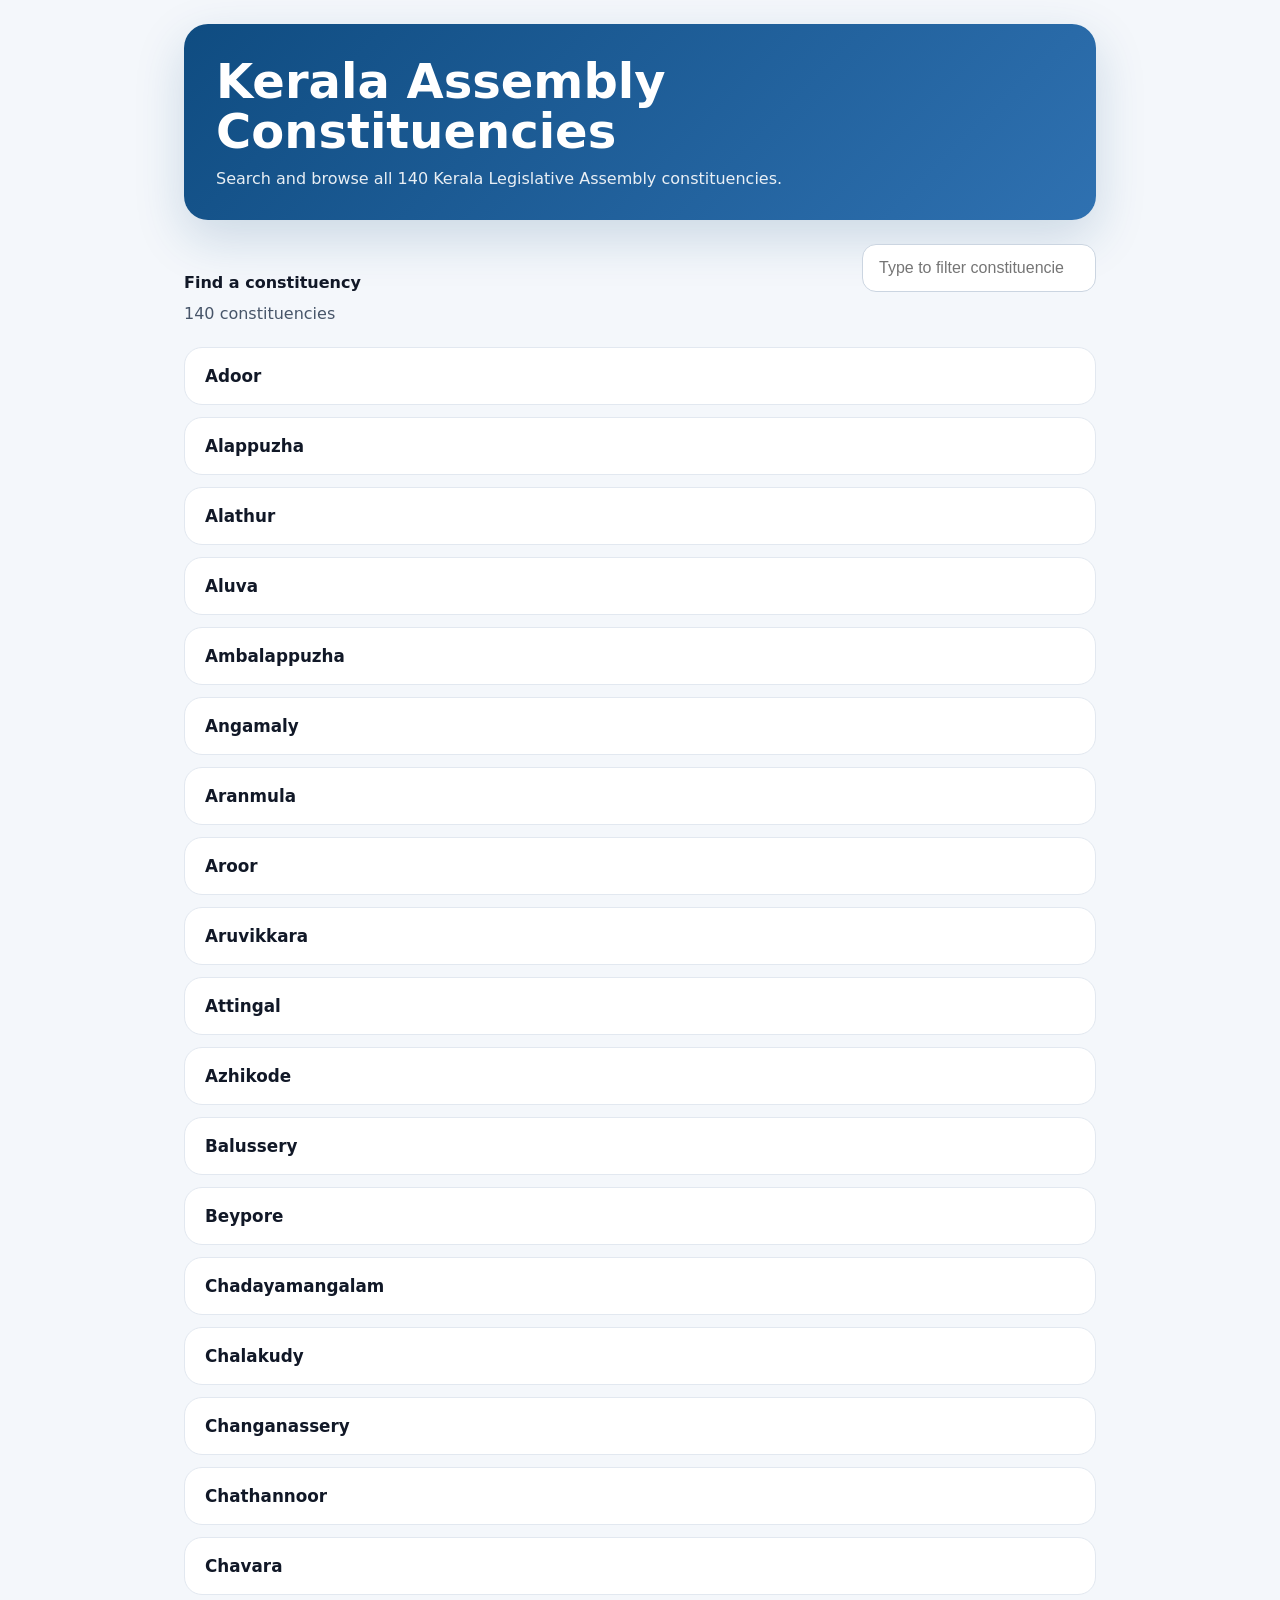
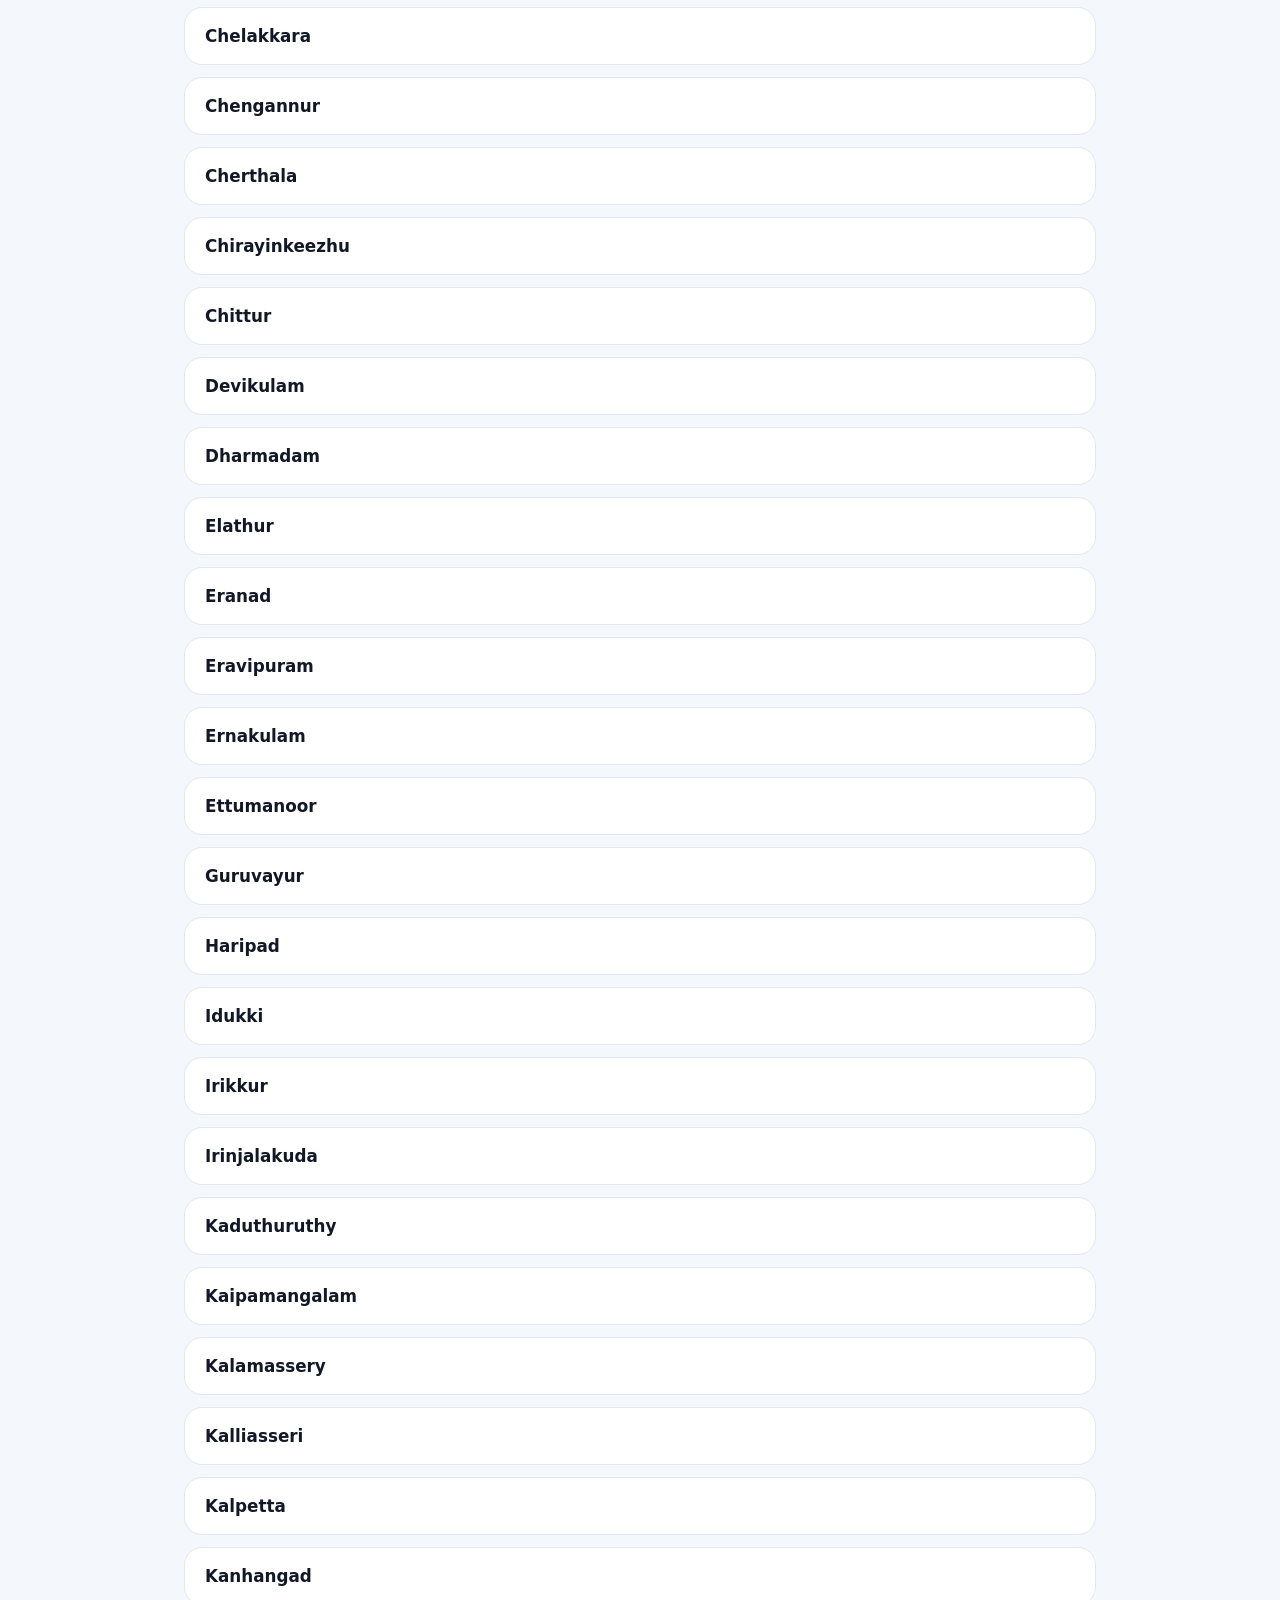
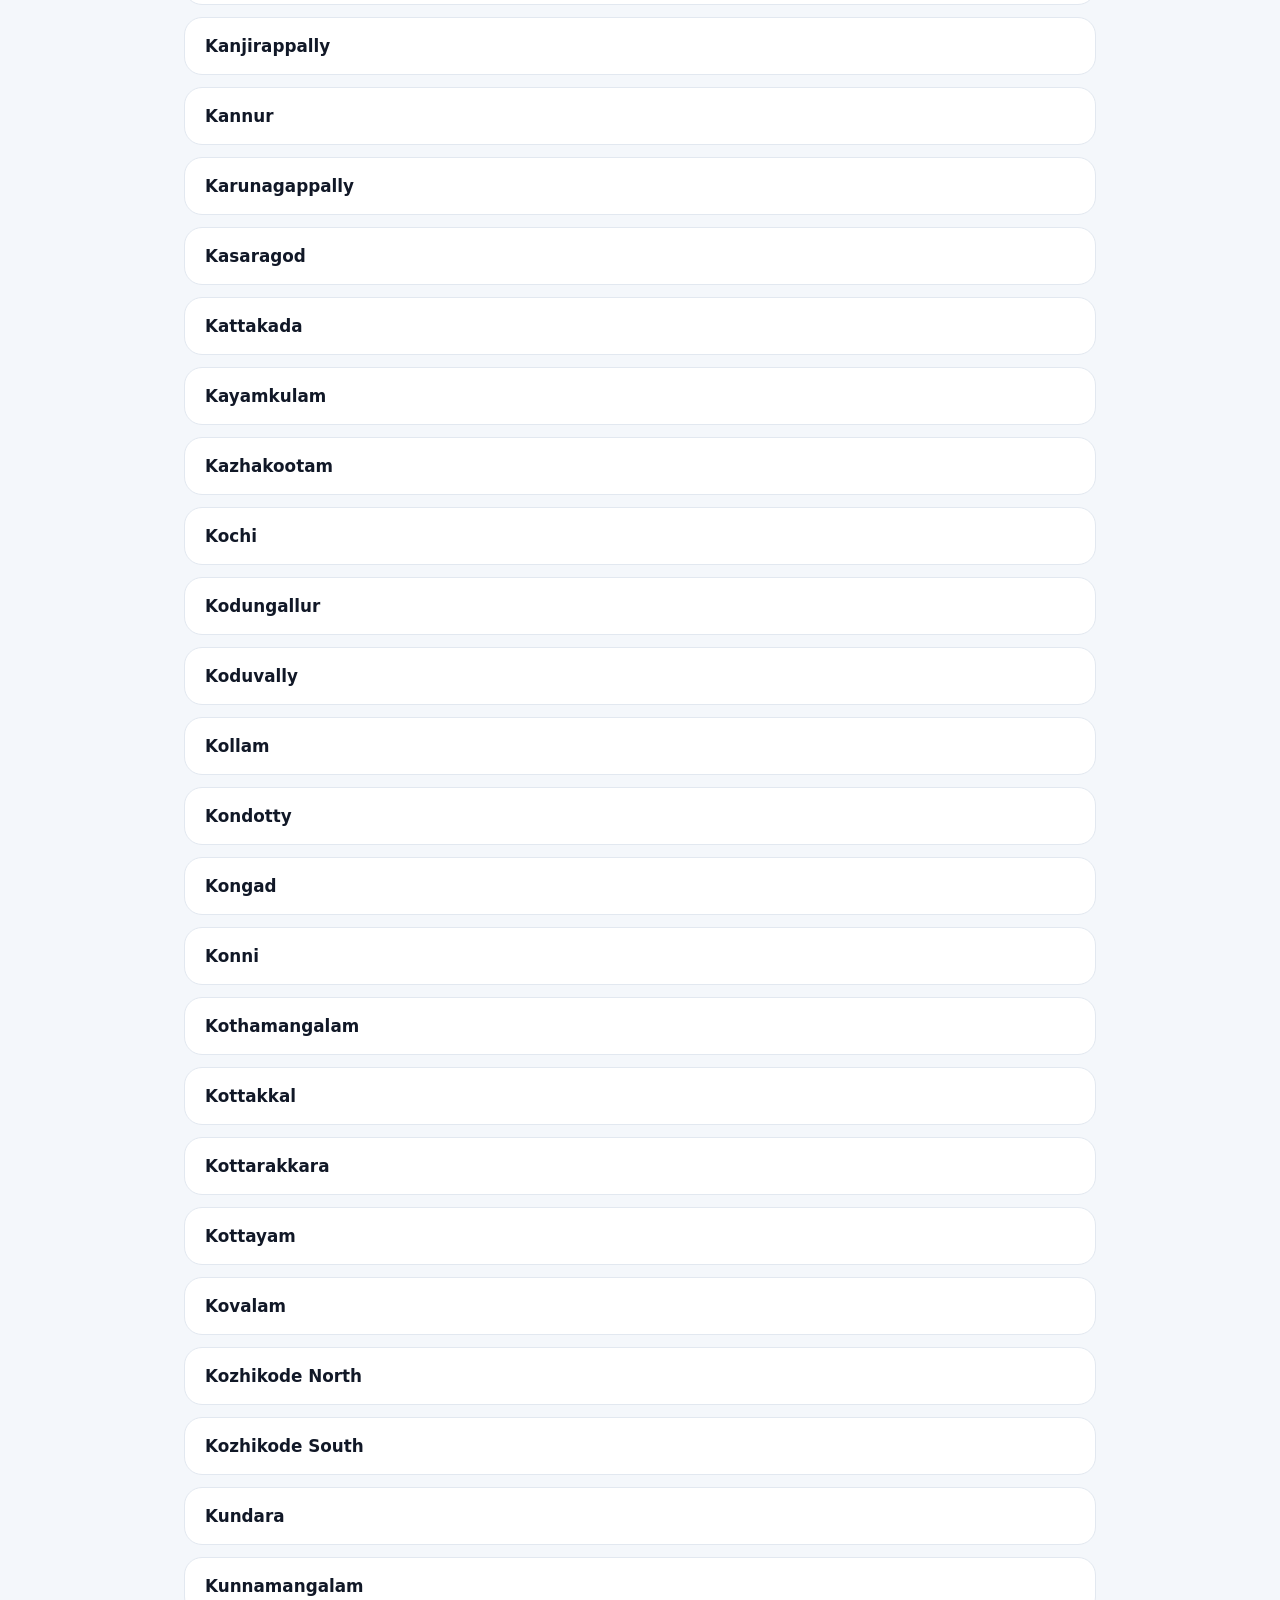
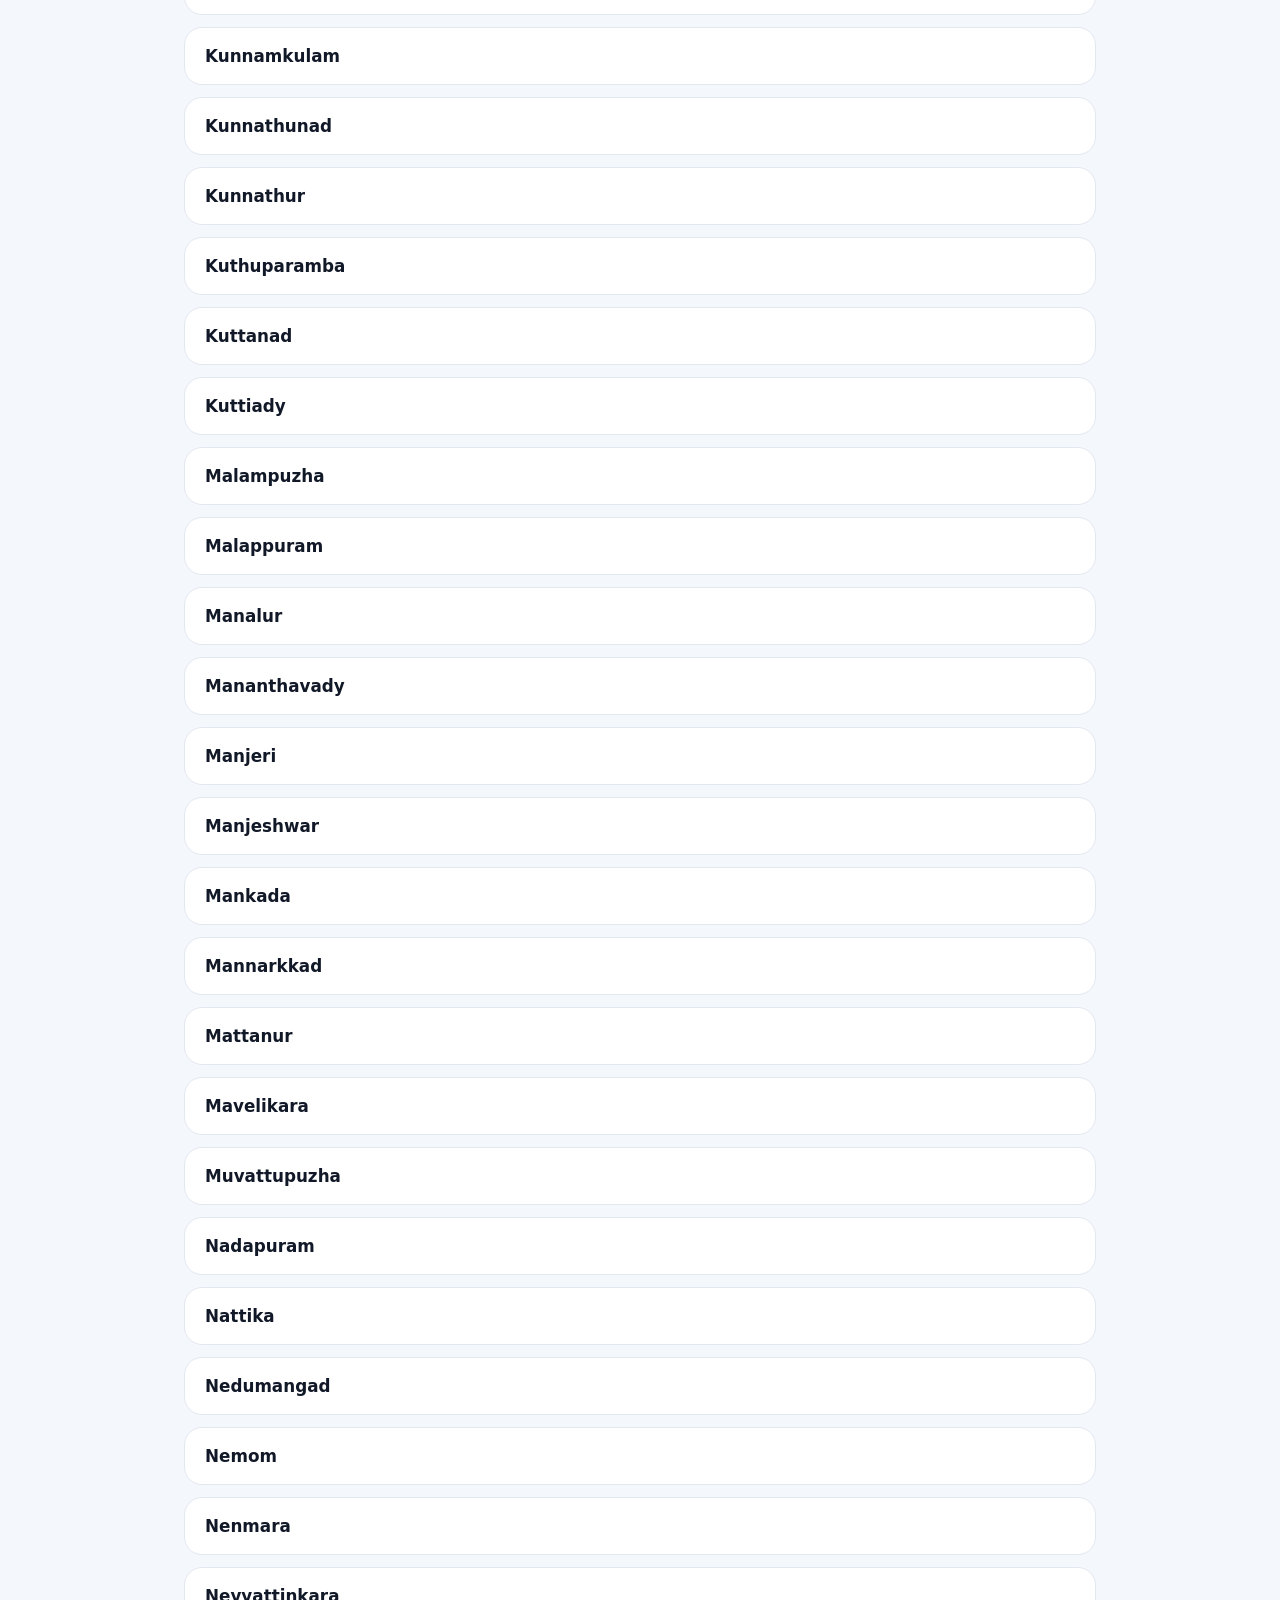
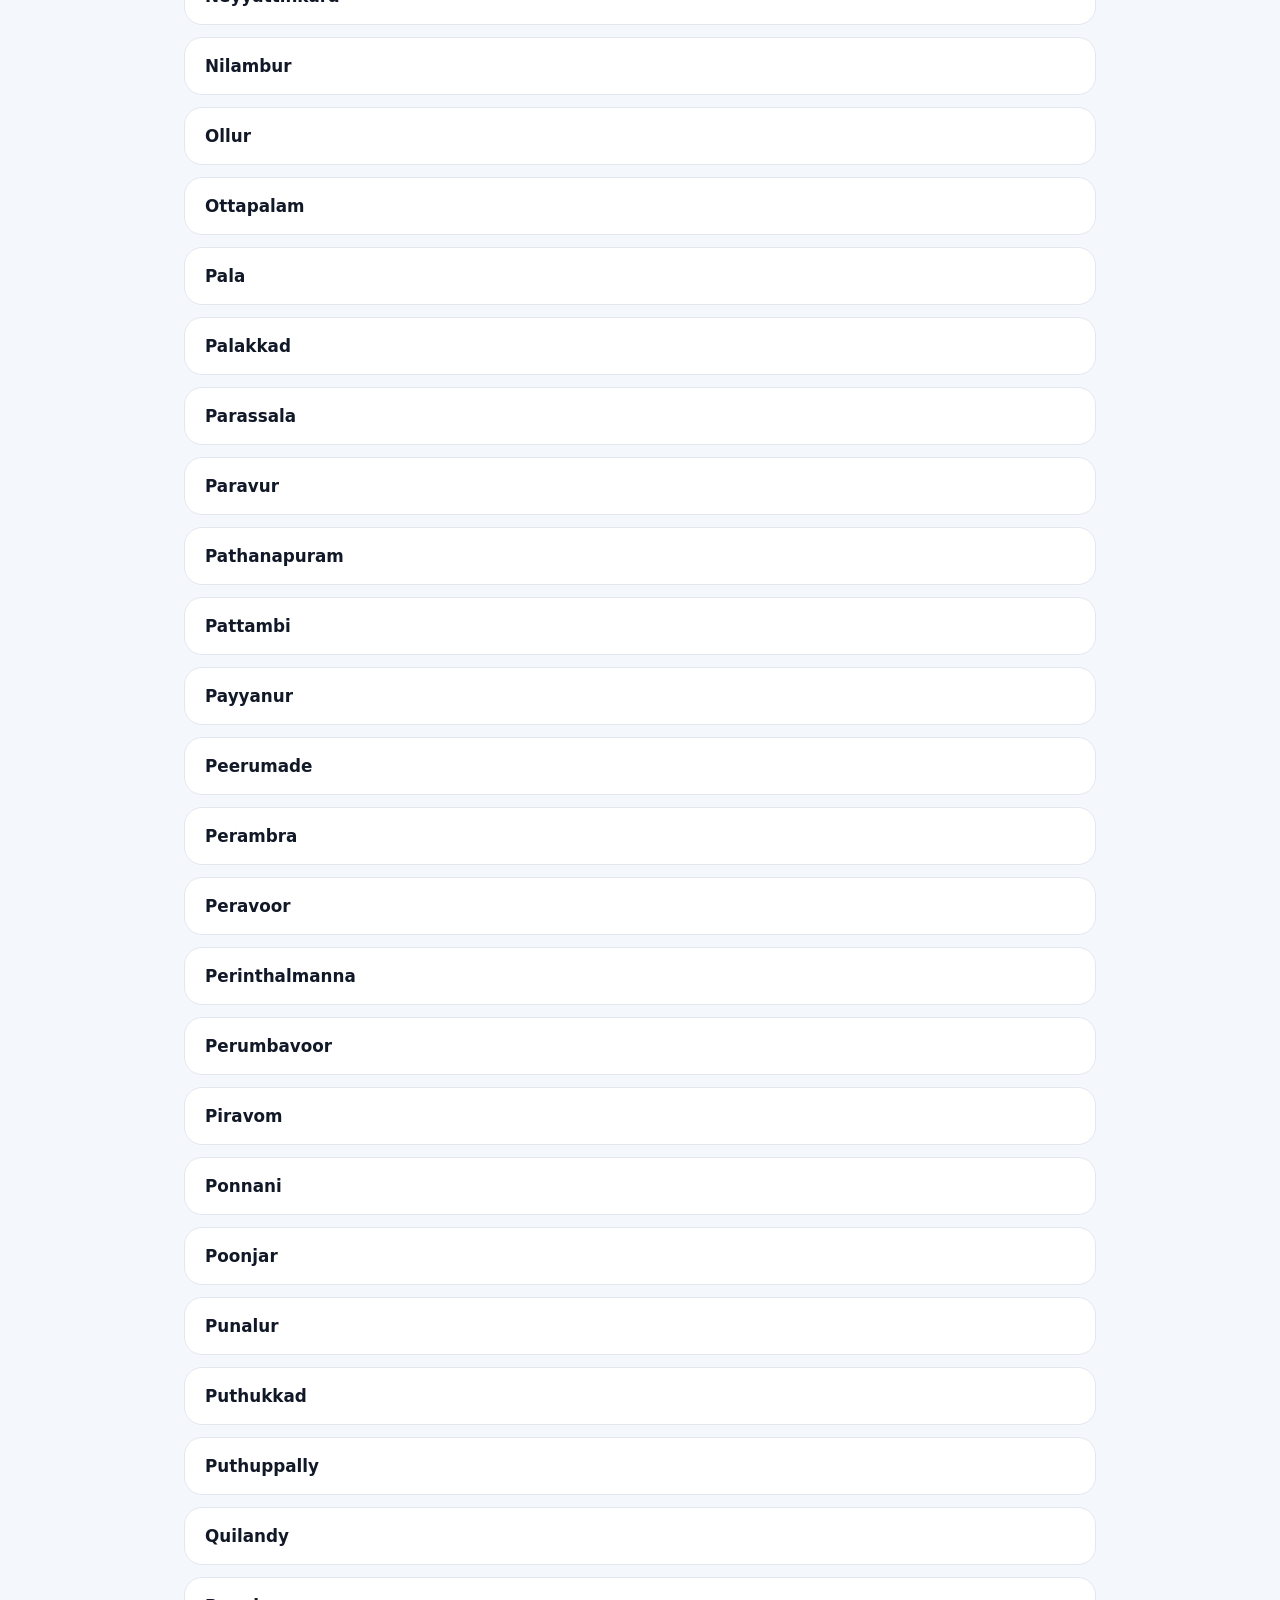
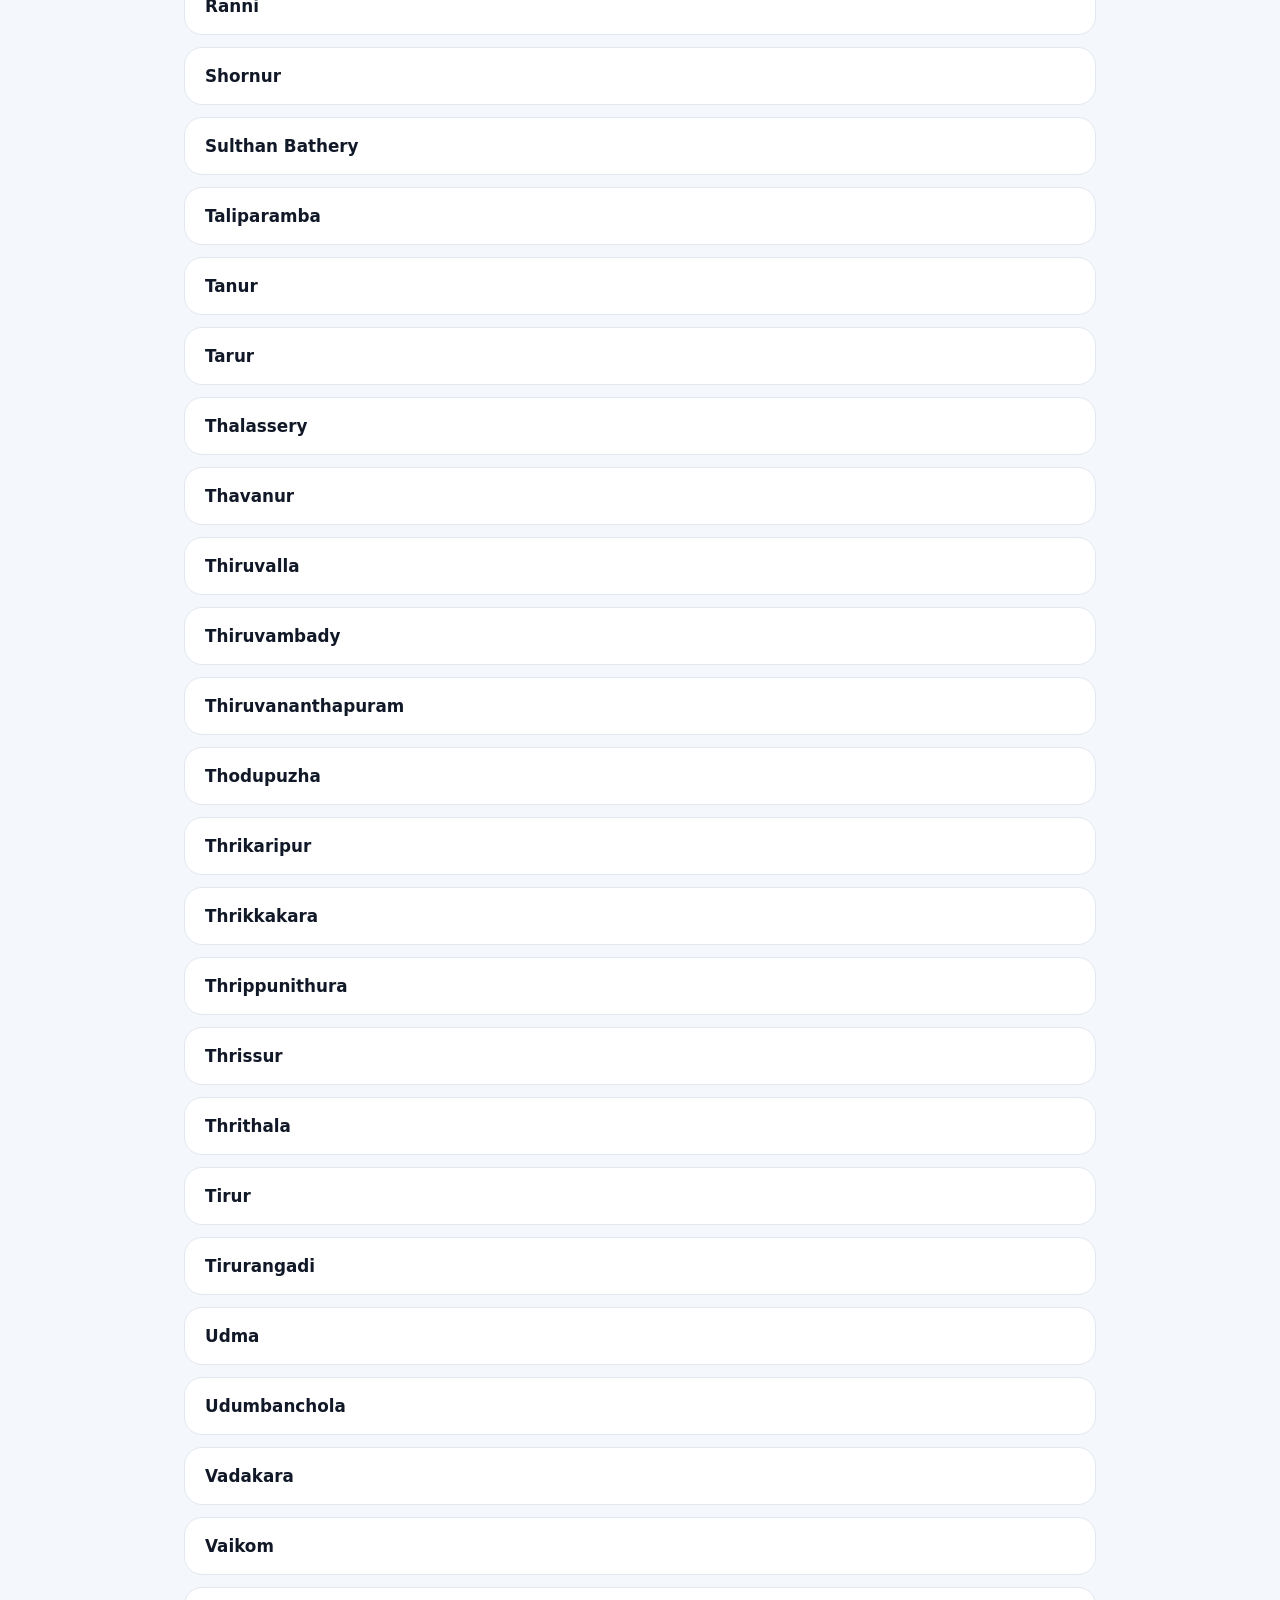
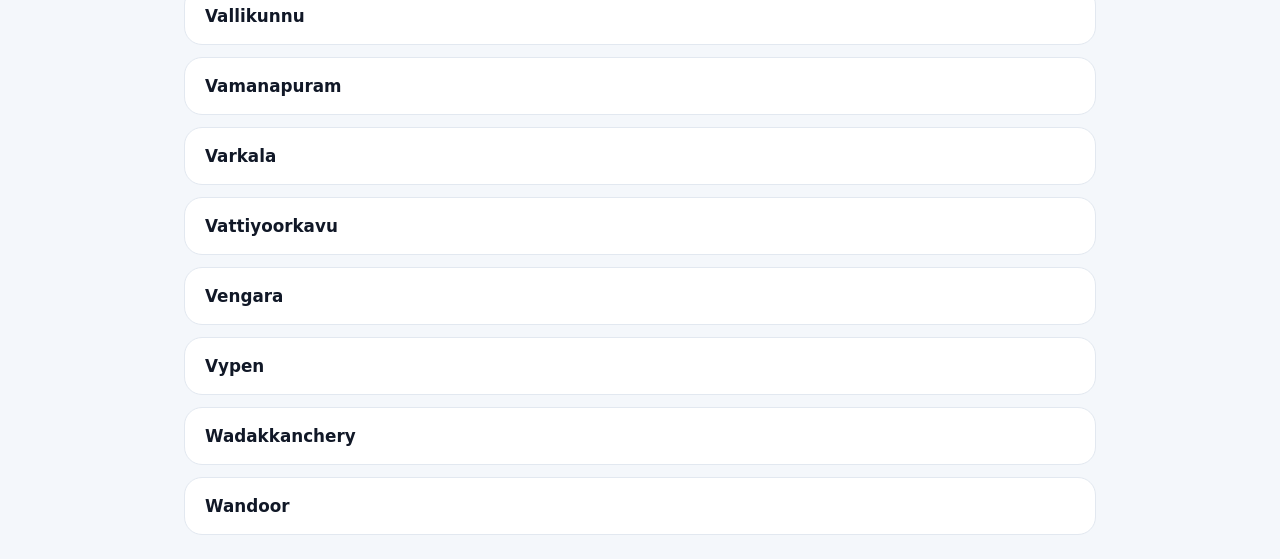
==== index.html @ 04574d97 "Add Kerala assembly constituencies project" ====
<!DOCTYPE html>
<html lang="en">
<head>
  <meta charset="UTF-8" />
  <meta name="viewport" content="width=device-width, initial-scale=1.0" />
  <title>Kerala Assembly Constituencies</title>
  <link rel="stylesheet" href="style.css" />
</head>
<body>
  <main class="app-shell">
    <header class="hero">
      <div>
        <h1>Kerala Assembly Constituencies</h1>
        <p>Search and browse all 140 Kerala Legislative Assembly constituencies.</p>
      </div>
    </header>

    <section class="controls">
      <label for="search">Find a constituency</label>
      <input id="search" type="search" placeholder="Type to filter constituencies..." autocomplete="off" />
      <div class="status">
        <span id="match-count">140 constituencies</span>
      </div>
    </section>

    <section class="list-section">
      <ul id="constituency-list" class="constituency-list" aria-live="polite"></ul>
    </section>
  </main>

  <script src="app.js"></script>
</body>
</html>
---- style.css ----
:root {
  color-scheme: light;
  font-family: Inter, ui-sans-serif, system-ui, -apple-system, BlinkMacSystemFont, "Segoe UI", sans-serif;
  background: #f4f7fb;
  color: #111827;
}

* {
  box-sizing: border-box;
}

body {
  margin: 0;
  min-height: 100vh;
}

.app-shell {
  max-width: 960px;
  margin: 0 auto;
  padding: 24px;
}

.hero {
  background: linear-gradient(135deg, #0f4c81 0%, #2f71b1 100%);
  border-radius: 24px;
  color: white;
  padding: 32px;
  margin-bottom: 24px;
  box-shadow: 0 18px 50px rgba(15, 76, 129, 0.18);
}

.hero h1 {
  margin: 0 0 12px;
  font-size: clamp(2rem, 4vw, 3rem);
  line-height: 1.05;
}

.hero p {
  margin: 0;
  max-width: 680px;
  color: rgba(255, 255, 255, 0.9);
}

.controls {
  display: grid;
  gap: 12px;
  margin-bottom: 24px;
}

.controls label {
  font-weight: 700;
}

#search {
  width: 100%;
  padding: 14px 16px;
  font-size: 1rem;
  border: 1px solid #cbd5e1;
  border-radius: 14px;
  background: white;
  transition: border-color 0.2s ease;
}

#search:focus {
  outline: none;
  border-color: #3b82f6;
  box-shadow: 0 0 0 4px rgba(59, 130, 246, 0.12);
}

.status {
  color: #475569;
  font-weight: 500;
}

.constituency-list {
  list-style: none;
  margin: 0;
  padding: 0;
  display: grid;
  gap: 12px;
}

.constituency-item {
  background: white;
  border-radius: 18px;
  padding: 18px 20px;
  border: 1px solid #e2e8f0;
  transition: transform 0.2s ease, box-shadow 0.2s ease;
}

.constituency-item:hover {
  transform: translateY(-1px);
  box-shadow: 0 16px 34px rgba(15, 23, 42, 0.08);
}

.constituency-item strong {
  display: block;
  font-size: 1.05rem;
}

.no-results {
  padding: 20px;
  border-radius: 18px;
  background: #f8fafc;
  border: 1px dashed #cbd5e1;
  text-align: center;
  color: #64748b;
}

@media (min-width: 768px) {
  .controls {
    grid-template-columns: 1fr auto;
    align-items: end;
  }
}
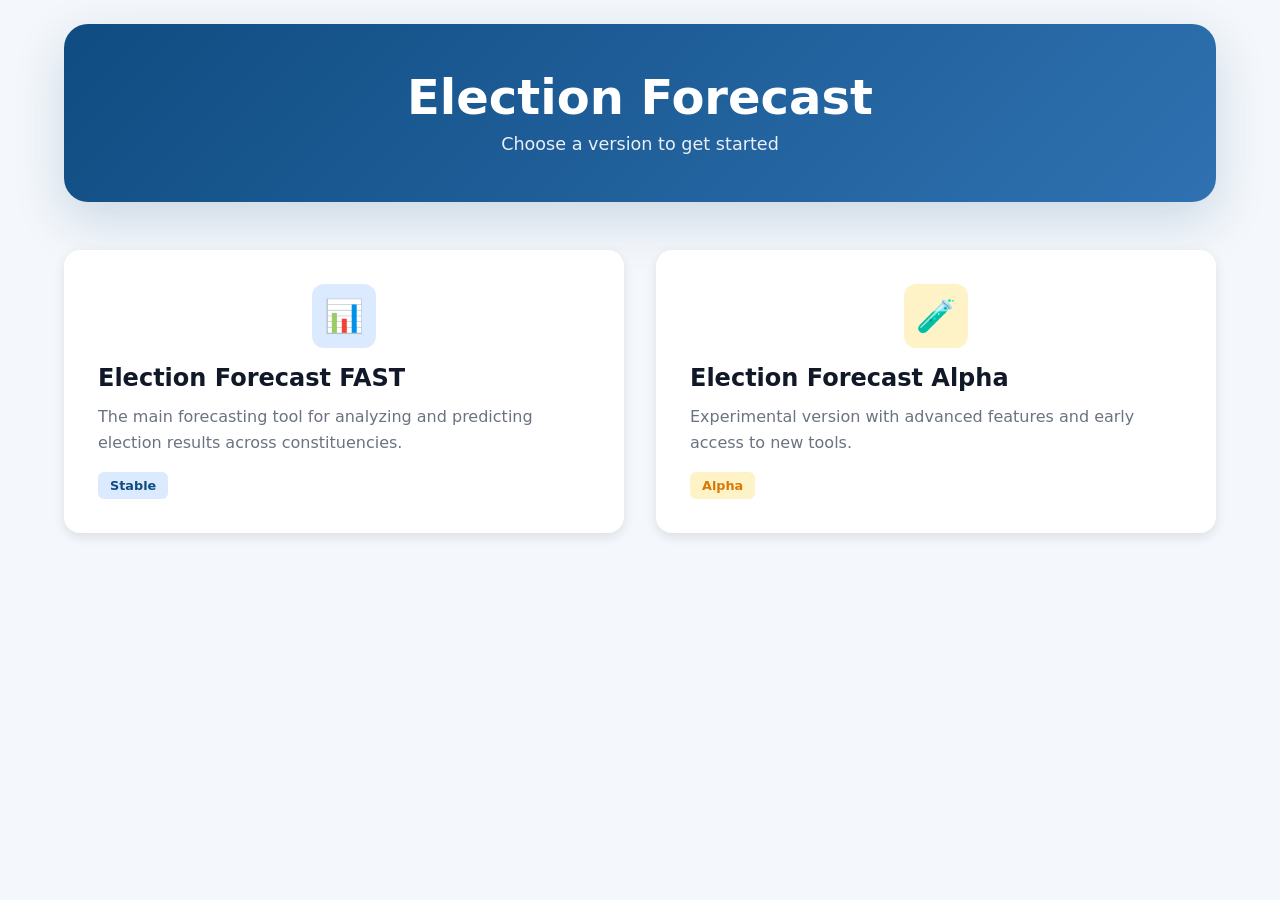
==== commit c1d0ef7a: "Add Kerala assembly constituencies project" ====
--- a/index.html
+++ b/index.html
@@ -3,31 +3,171 @@
 <head>
   <meta charset="UTF-8" />
   <meta name="viewport" content="width=device-width, initial-scale=1.0" />
-  <title>Kerala Assembly Constituencies</title>
-  <link rel="stylesheet" href="style.css" />
+  <title>Election Forecast - Choose Version</title>
+  <style>
+    :root {
+      color-scheme: light;
+      font-family: Inter, ui-sans-serif, system-ui, -apple-system, BlinkMacSystemFont, "Segoe UI", sans-serif;
+      background: #f4f7fb;
+      color: #111827;
+    }
+
+    * {
+      box-sizing: border-box;
+    }
+
+    body {
+      margin: 0;
+      min-height: 100vh;
+    }
+
+    .app-shell {
+      max-width: 1200px;
+      margin: 0 auto;
+      padding: 24px;
+    }
+
+    .hero {
+      background: linear-gradient(135deg, #0f4c81 0%, #2f71b1 100%);
+      border-radius: 24px;
+      color: white;
+      padding: 48px 32px;
+      margin-bottom: 48px;
+      box-shadow: 0 18px 50px rgba(15, 76, 129, 0.18);
+      text-align: center;
+    }
+
+    .hero h1 {
+      margin: 0 0 12px;
+      font-size: clamp(2rem, 4vw, 3rem);
+      line-height: 1.05;
+    }
+
+    .hero p {
+      margin: 0;
+      color: rgba(255, 255, 255, 0.9);
+      font-size: 1.1rem;
+    }
+
+    .versions-grid {
+      display: grid;
+      grid-template-columns: repeat(auto-fit, minmax(300px, 1fr));
+      gap: 32px;
+      padding: 0;
+    }
+
+    .version-card {
+      background: white;
+      border-radius: 16px;
+      padding: 32px;
+      box-shadow: 0 4px 12px rgba(0, 0, 0, 0.1);
+      text-decoration: none;
+      color: inherit;
+      transition: all 0.3s ease;
+      border: 2px solid transparent;
+    }
+
+    .version-card:hover {
+      box-shadow: 0 12px 32px rgba(0, 0, 0, 0.15);
+      border-color: #3b82f6;
+      transform: translateY(-4px);
+    }
+
+    .version-icon {
+      width: 64px;
+      height: 64px;
+      margin: 0 auto 16px;
+      display: flex;
+      align-items: center;
+      justify-content: center;
+      background: #f0f4f8;
+      border-radius: 12px;
+      font-size: 2rem;
+    }
+
+    .version-card.primary .version-icon {
+      background: #dbeafe;
+      color: #0f4c81;
+    }
+
+    .version-card.alpha .version-icon {
+      background: #fef3c7;
+      color: #d97706;
+    }
+
+    .version-card h2 {
+      margin: 16px 0 12px;
+      font-size: 1.5rem;
+      color: #111827;
+    }
+
+    .version-card p {
+      margin: 0;
+      color: #6b7280;
+      line-height: 1.6;
+    }
+
+    .version-badge {
+      display: inline-block;
+      margin-top: 16px;
+      padding: 6px 12px;
+      border-radius: 6px;
+      font-size: 0.8rem;
+      font-weight: 600;
+    }
+
+    .version-card.primary .version-badge {
+      background: #dbeafe;
+      color: #0f4c81;
+    }
+
+    .version-card.alpha .version-badge {
+      background: #fef3c7;
+      color: #d97706;
+    }
+
+    @media (max-width: 768px) {
+      .app-shell {
+        padding: 16px;
+      }
+
+      .hero {
+        padding: 32px 16px;
+        margin-bottom: 32px;
+      }
+
+      .versions-grid {
+        gap: 16px;
+      }
+
+      .version-card {
+        padding: 24px;
+      }
+    }
+  </style>
 </head>
 <body>
   <main class="app-shell">
     <header class="hero">
-      <div>
-        <h1>Kerala Assembly Constituencies</h1>
-        <p>Search and browse all 140 Kerala Legislative Assembly constituencies.</p>
-      </div>
+      <h1>Election Forecast</h1>
+      <p>Choose a version to get started</p>
     </header>
 
-    <section class="controls">
-      <label for="search">Find a constituency</label>
-      <input id="search" type="search" placeholder="Type to filter constituencies..." autocomplete="off" />
-      <div class="status">
-        <span id="match-count">140 constituencies</span>
-      </div>
-    </section>
+    <div class="versions-grid">
+      <a href="forecast.html" class="version-card primary">
+        <div class="version-icon">📊</div>
+        <h2>Election Forecast FAST</h2>
+        <p>The main forecasting tool for analyzing and predicting election results across constituencies.</p>
+        <span class="version-badge">Stable</span>
+      </a>
 
-    <section class="list-section">
-      <ul id="constituency-list" class="constituency-list" aria-live="polite"></ul>
-    </section>
+      <a href="forecast-alpha.html" class="version-card alpha">
+        <div class="version-icon">🧪</div>
+        <h2>Election Forecast Alpha</h2>
+        <p>Experimental version with advanced features and early access to new tools.</p>
+        <span class="version-badge">Alpha</span>
+      </a>
+    </div>
   </main>
-
-  <script src="app.js"></script>
 </body>
 </html>
